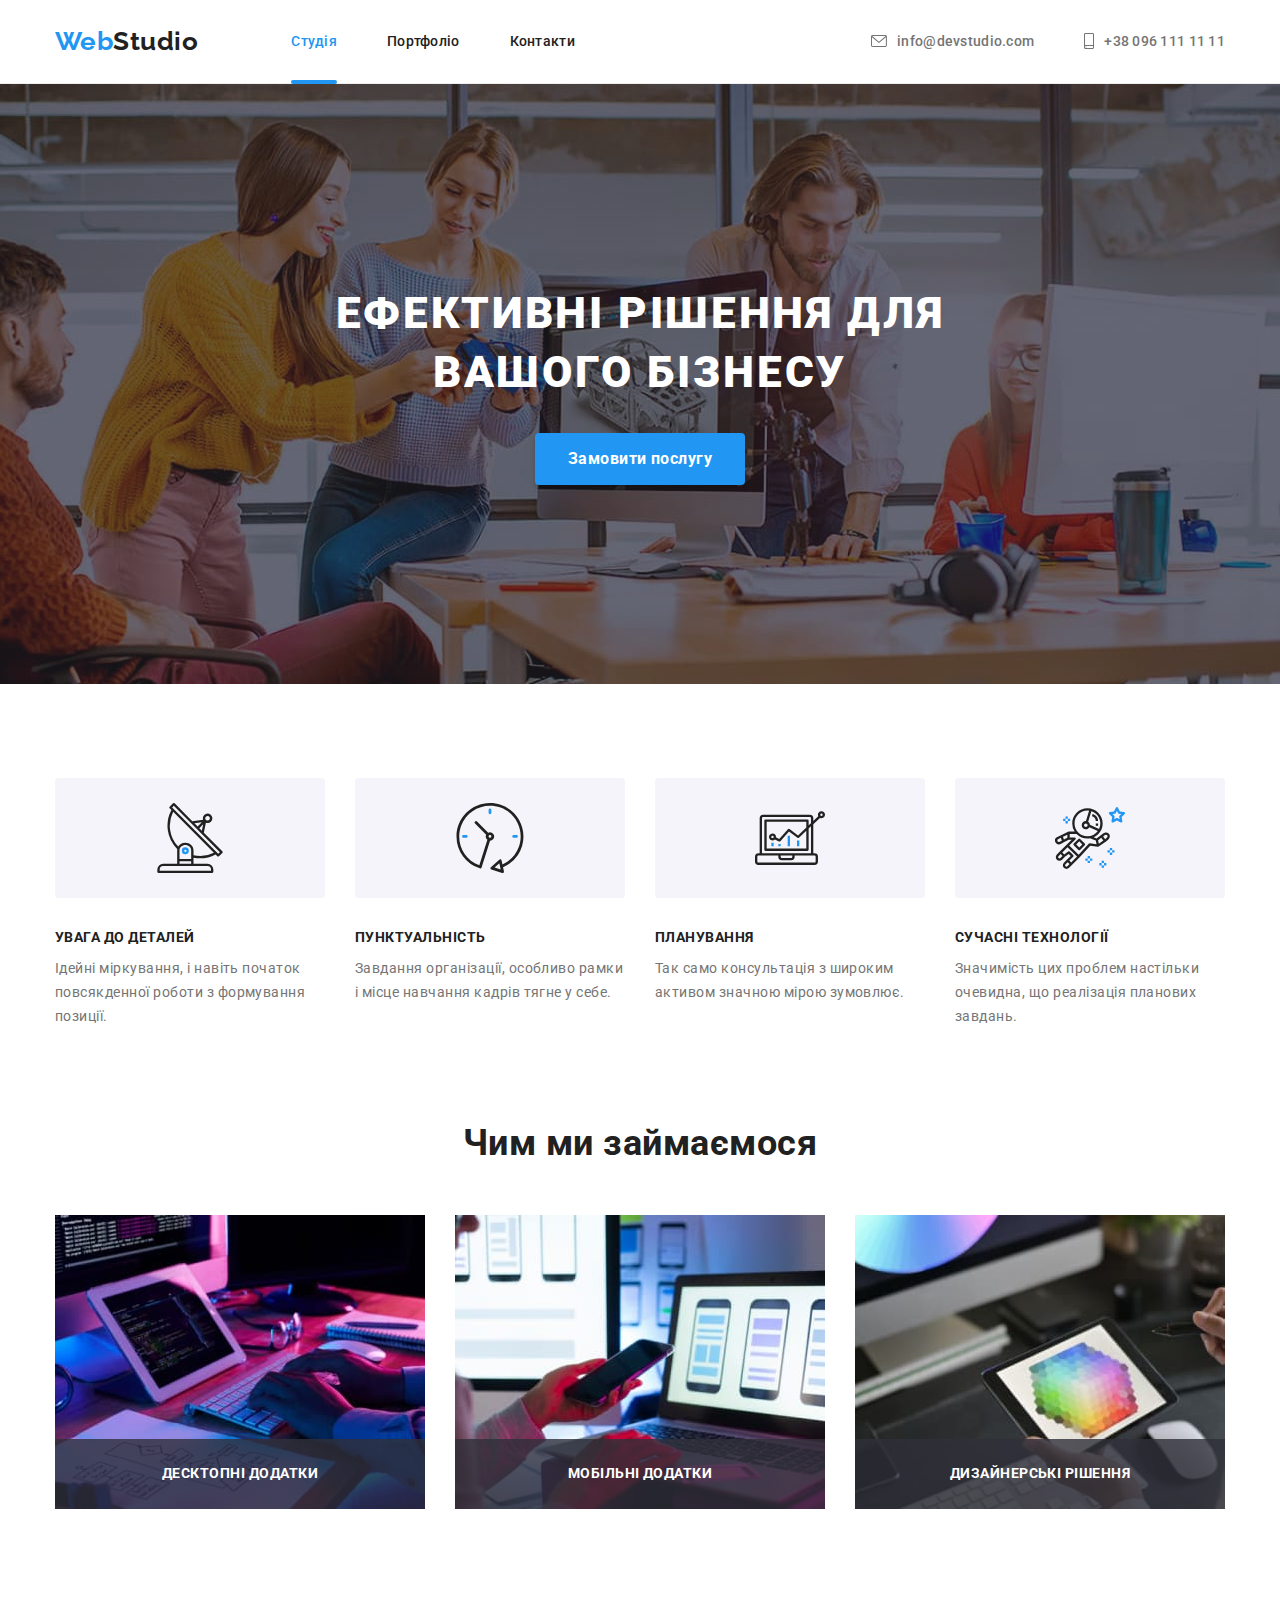
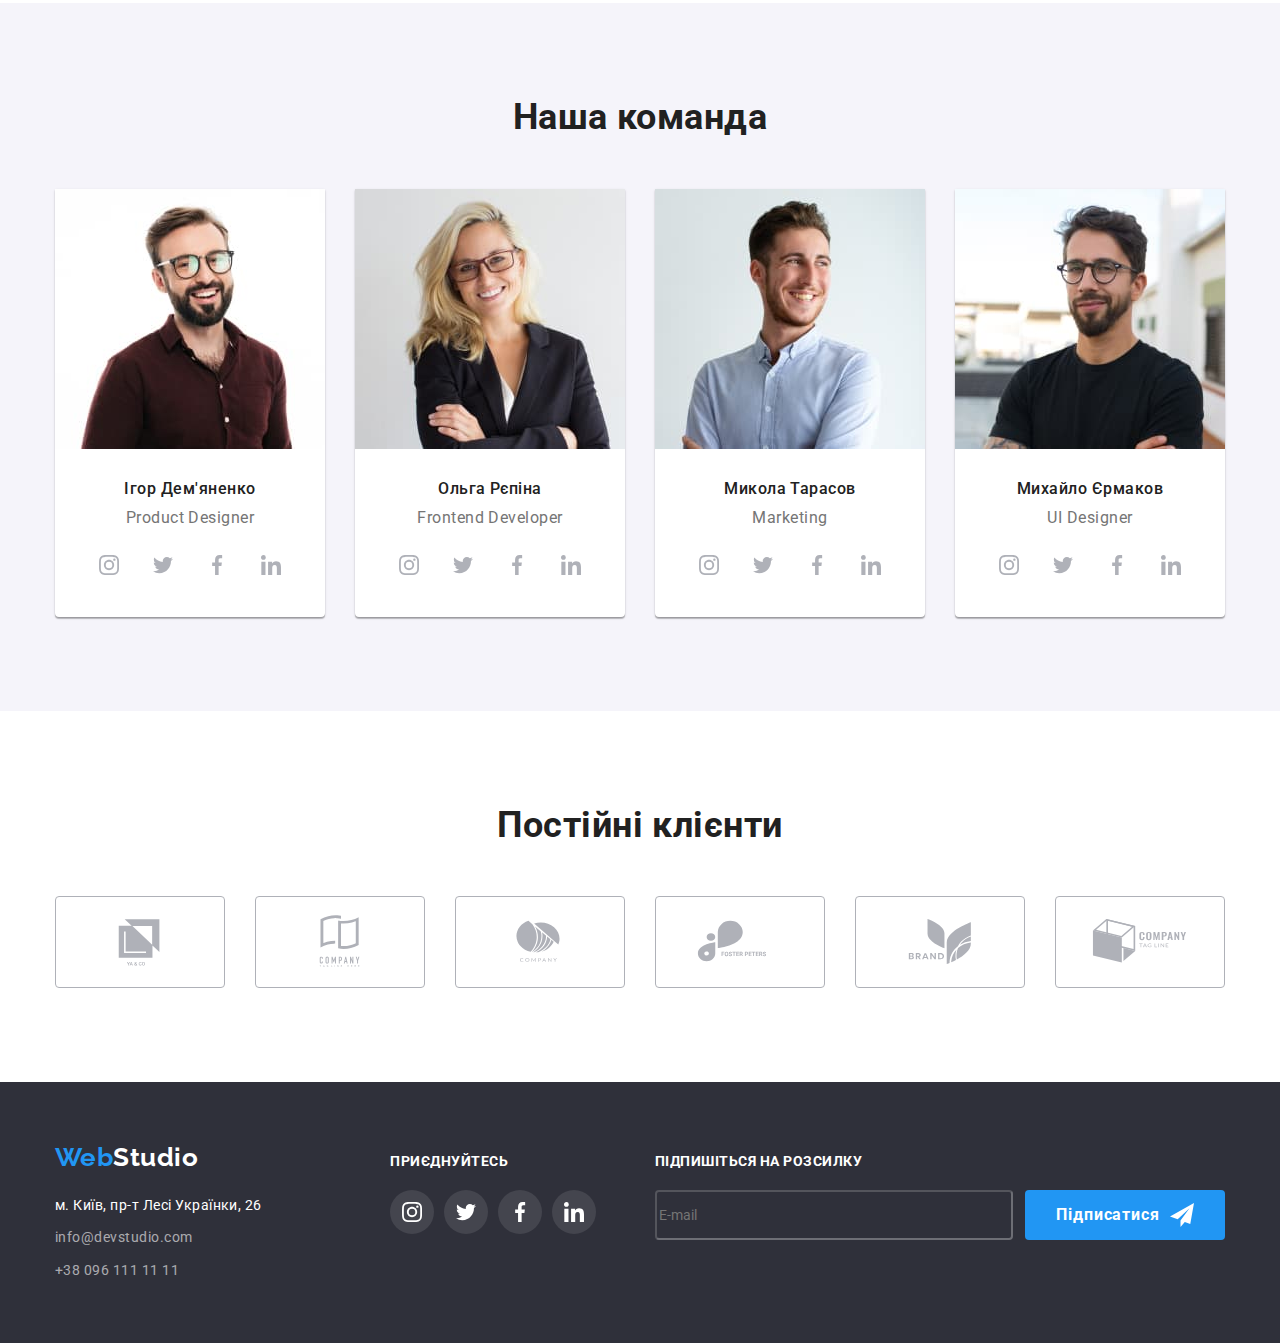
==== index.html @ eb85f7bd "footer modal" ====
<!DOCTYPE html>
<html lang="uk">
  <head>
    <meta charset="UTF-8" />
    <meta http-equiv="X-UA-Compatible" content="IE=edge" />
    <meta name="viewport" content="width=device-width, initial-scale=1.0" />
    <title>web studio</title>
    <link rel="preconnect" href="https://fonts.googleapis.com" />
    <link rel="preconnect" href="https://fonts.gstatic.com" crossorigin />
    <link
      href="https://fonts.googleapis.com/css2?family=Raleway:wght@700&family=Roboto:wght@400;500;700;900&display=swap"
      rel="stylesheet"
    />
    <link
      rel="stylesheet"
      href="https://cdnjs.cloudflare.com/ajax/libs/modern-normalize/1.1.0/modern-normalize.min.css"
    />
    <link rel="stylesheet" href="./css/styles.css" />
  </head>
  <body>
    <header class="header-page">
      <div class="container">
        <div class="flex-header">
          <nav class="site-nav">
            <a class="logo link" href="./index.html"
              ><span class="accent" lang="en">Web</span>Studio</a
            >
            <ul class="nav-list list">
              <li class="nav-item item">
                <a class="nav-link link current" href="./index.html">Студія</a>
              </li>
              <li class="nav-item item">
                <a class="nav-link link" href="./portfolio.html">Портфоліо</a>
              </li>
              <li class="nav-item item">
                <a class="nav-link link" href="#">Контакти</a>
              </li>
            </ul>
          </nav>
          <ul class="contact list">
            <li class="item">
              <a class="nav-link link" href="mailto:info@devstudio.com">
                <svg class="contact-icon" width="16px" height="12px">
                  <use href="./images/icons.svg#icon-envelope"></use>
                </svg>
                info@devstudio.com</a
              >
            </li>
            <li class="item">
              <a class="nav-link link" href="tel:+380961111111"
                ><svg class="contact-icon" width="10px" height="16px">
                  <use href="./images/icons.svg#icon-smartphone"></use>
                </svg>
                +38 096 111 11 11</a
              >
            </li>
          </ul>
        </div>
      </div>
    </header>
    <main>
      <div class="bgc-hero">
        <section class="hero-section">
          <h1 class="hero-title">Ефективні рішення для вашого бізнесу</h1>
          <button type="button" class="hero-button" data-modal-open>Замовити послугу</button>
        </section>
      </div>
      <section class="advanteg-section section">
        <div class="container">
          <h2 class="visually-hidden">Наші переваги</h2>
          <ul class="advanteg-list list">
            <li class="advanteg-item item">
              <div class="advanteg-img">
                <svg width="70px" height="70px">
                  <use href="./images/icons.svg#icon-antenna" width="70px" height="70px"></use>
                </svg>
              </div>
              <h3 class="advanteg-title">Увага до деталей</h3>
              <p class="advanteg-text">
                Ідейні міркування, і навіть початок повсякденної роботи з формування позиції.
              </p>
            </li>
            <li class="advanteg-item item">
              <div class="advanteg-img">
                <svg width="70px" height="70px">
                  <use href="./images/icons.svg#icon-clock" width="70px" height="70px"></use>
                </svg>
              </div>
              <h3 class="advanteg-title">Пунктуальність</h3>
              <p class="advanteg-text">
                Завдання організації, особливо рамки і місце навчання кадрів тягне у себе.
              </p>
            </li>
            <li class="advanteg-item item">
              <div class="advanteg-img">
                <svg width="70px" height="70px">
                  <use href="./images/icons.svg#icon-diagram" width="70px" height="70px"></use>
                </svg>
              </div>
              <h3 class="advanteg-title">Планування</h3>
              <p class="advanteg-text">
                Так само консультація з широким активом значною мірою зумовлює.
              </p>
            </li>
            <li class="advanteg-item item">
              <div class="advanteg-img">
                <svg width="70px" height="70px">
                  <use href="./images/icons.svg#icon-astronaut"></use>
                </svg>
              </div>
              <h3 class="advanteg-title">Сучасні технології</h3>
              <p class="advanteg-text">
                Значимість цих проблем настільки очевидна, що реалізація планових завдань.
              </p>
            </li>
          </ul>
        </div>
      </section>
      <section class="project-section section">
        <div class="container">
          <h2 class="project-title">Чим ми займаємося</h2>
          <ul class="project-list list">
            <li class="project-item item">
              <img
                src="./images/frontend.jpg"
                alt="розробник робить верстку"
                width="370"
                height="294"
              />
              <div class="project-direction">
                <h3 class="project-direction-title">Десктопні додатки</h3>
              </div>
            </li>
            <li class="project-item item">
              <img
                src="./images/adaptabil.jpg"
                alt="розробник робить сайт адаптивним"
                width="370"
                height="294"
              />
              <div class="project-direction">
                <h3 class="project-direction-title">Мобільні додатки</h3>
              </div>
            </li>
            <li class="project-item item">
              <img
                src="./images/design.jpg"
                alt="розробка дизайну на планшеті"
                width="370"
                height="294"
              />
              <div class="project-direction">
                <h3 class="project-direction-title">Дизайнерські рішення</h3>
              </div>
            </li>
          </ul>
        </div>
      </section>
      <section class="team-section section">
        <div class="container">
          <h2 class="team-title">Наша команда</h2>
          <ul class="team-list list">
            <li class="team-item">
              <img
                src="./images/product_designer.jpg"
                alt="фото дизайнера продукту"
                width="270"
                height="260"
              />
              <div class="team-card">
                <h3 class="subtitle">Ігор Дем'яненко</h3>
                <p class="text" lang="en">Product Designer</p>
                <ul class="social-list list">
                  <li class="social-item">
                    <a class="social-link link" href="#"
                      ><svg class="social-icon" width="20px" height="20px">
                        <use href="./images/icons.svg#icon-instagram"></use>
                      </svg>
                    </a>
                  </li>
                  <li class="social-item">
                    <a class="social-link link" href="#"
                      ><svg class="social-icon" width="20px" height="20px">
                        <use href="./images/icons.svg#icon-twitter"></use>
                      </svg>
                    </a>
                  </li>
                  <li class="social-item">
                    <a class="social-link link" href="#"
                      ><svg class="social-icon" width="20px" height="20px">
                        <use href="./images/icons.svg#icon-facebook"></use>
                      </svg>
                    </a>
                  </li>
                  <li class="social-item">
                    <a class="social-link link" href="#"
                      ><svg class="social-icon" width="20px" height="20px">
                        <use href="./images/icons.svg#icon-linkedin"></use>
                      </svg>
                    </a>
                  </li>
                </ul>
              </div>
            </li>
            <li class="team-item">
              <img src="./images/frontend_dev.jpg" alt="фото розробника" width="270" height="260" />
              <div class="team-card">
                <h3 class="subtitle">Ольга Рєпіна</h3>
                <p class="text" lang="en">Frontend Developer</p>
                <ul class="social-list list">
                  <li class="social-item">
                    <a class="social-link link" href="#"
                      ><svg class="social-icon" width="20px" height="20px">
                        <use href="./images/icons.svg#icon-instagram"></use>
                      </svg>
                    </a>
                  </li>
                  <li class="social-item">
                    <a class="social-link link" href="#"
                      ><svg class="social-icon" width="20px" height="20px">
                        <use href="./images/icons.svg#icon-twitter"></use>
                      </svg>
                    </a>
                  </li>
                  <li class="social-item">
                    <a class="social-link link" href="#"
                      ><svg class="social-icon" width="20px" height="20px">
                        <use href="./images/icons.svg#icon-facebook"></use>
                      </svg>
                    </a>
                  </li>
                  <li class="social-item">
                    <a class="social-link link" href="#"
                      ><svg class="social-icon" width="20px" height="20px">
                        <use href="./images/icons.svg#icon-linkedin"></use>
                      </svg>
                    </a>
                  </li>
                </ul>
              </div>
            </li>
            <li class="team-item">
              <img src="./images/marketing.jpg" alt="фото маркетолога" width="270" height="260" />
              <div class="team-card">
                <h3 class="subtitle">Микола Тарасов</h3>
                <p class="text" lang="en">Marketing</p>
                <ul class="social-list list">
                  <li class="social-item">
                    <a class="social-link link" href="#"
                      ><svg class="social-icon" width="20px" height="20px">
                        <use href="./images/icons.svg#icon-instagram"></use>
                      </svg>
                    </a>
                  </li>
                  <li class="social-item">
                    <a class="social-link link" href="#"
                      ><svg class="social-icon" width="20px" height="20px">
                        <use href="./images/icons.svg#icon-twitter"></use>
                      </svg>
                    </a>
                  </li>
                  <li class="social-item">
                    <a class="social-link link" href="#"
                      ><svg class="social-icon" width="20px" height="20px">
                        <use href="./images/icons.svg#icon-facebook"></use>
                      </svg>
                    </a>
                  </li>
                  <li class="social-item">
                    <a class="social-link link" href="#"
                      ><svg class="social-icon" width="20px" height="20px">
                        <use href="./images/icons.svg#icon-linkedin"></use>
                      </svg>
                    </a>
                  </li>
                </ul>
              </div>
            </li>
            <li class="team-item">
              <img src="./images/ui_designer.jpg" alt="фото дизайнера" width="270" height="260" />
              <div class="team-card">
                <h3 class="subtitle">Михайло Єрмаков</h3>
                <p class="text" lang="en">UI Designer</p>
                <ul class="social-list list">
                  <li class="social-item">
                    <a class="social-link link" href="#"
                      ><svg class="social-icon" width="20px" height="20px">
                        <use href="./images/icons.svg#icon-instagram"></use>
                      </svg>
                    </a>
                  </li>
                  <li class="social-item">
                    <a class="social-link link" href="#"
                      ><svg class="social-icon" width="20px" height="20px">
                        <use href="./images/icons.svg#icon-twitter"></use>
                      </svg>
                    </a>
                  </li>
                  <li class="social-item">
                    <a class="social-link link" href="#"
                      ><svg class="social-icon" width="20px" height="20px">
                        <use href="./images/icons.svg#icon-facebook"></use>
                      </svg>
                    </a>
                  </li>
                  <li class="social-item">
                    <a class="social-link link" href="#"
                      ><svg class="social-icon" width="20px" height="20px">
                        <use href="./images/icons.svg#icon-linkedin"></use>
                      </svg>
                    </a>
                  </li>
                </ul>
              </div>
            </li>
          </ul>
        </div>
      </section>
      <section class="clients section">
        <div class="container">
          <h2 class="clients-title">Постійні клієнти</h2>
          <ul class="clients-list list">
            <li class="clients-item item">
              <a class="clients-link link" href="#">
                <svg class="clients-icon" width="106px" height="60">
                  <use href="./images/icons.svg#icon-client1"></use>
                </svg>
              </a>
            </li>

            <li class="clients-item item">
              <a class="clients-link link" href="#"
                ><svg class="clients-icon" width="106px" height="60">
                  <use href="./images/icons.svg#icon-client2"></use>
                </svg>
              </a>
            </li>
            <li class="clients-item item">
              <a class="clients-link link" href="#"
                ><svg class="clients-icon" width="106px" height="60">
                  <use href="./images/icons.svg#icon-client3"></use>
                </svg>
              </a>
            </li>
            <li class="clients-item item">
              <a class="clients-link link" href="#"
                ><svg class="clients-icon" width="106px" height="60">
                  <use href="./images/icons.svg#icon-client4"></use>
                </svg>
              </a>
            </li>
            <li class="clients-item item">
              <a class="clients-link link" href="#"
                ><svg class="clients-icon" width="106px" height="60">
                  <use href="./images/icons.svg#icon-client5"></use>
                </svg>
              </a>
            </li>
            <li class="clients-item item">
              <a class="clients-link link" href="#"
                ><svg class="clients-icon" width="106px" height="60">
                  <use href="./images/icons.svg#icon-client6"></use>
                </svg>
              </a>
            </li>
          </ul>
        </div>
      </section>
    </main>
    <footer class="footer-page">
      <div class="container">
        <div class="footer-section">
          <div class="footer-contact">
            <a class="logo link" href="./index.html"><span class="accent">Web</span>Studio</a>
            <address>
              <ul class="adress-list">
                <li class="link-adress list">
                  <a
                    class="link"
                    href="https://goo.gl/maps/CPtrU1FHBa2aNyZL9"
                    target="_blank"
                    rel="noopener nofollow noreferrer"
                    >м. Київ, пр-т Лесі Українки, 26</a
                  >
                </li>
                <li class="link-contact list">
                  <a class="link" href="mailto:info@devstudio.com">info@devstudio.com</a>
                </li>
                <li class="link-contact list">
                  <a class="link" href="tel:+380961111111">+38 096 111 11 11</a>
                </li>
              </ul>
            </address>
          </div>
          <div class="join">
            <h2 class="join-title">приєднуйтесь</h2>
            <ul class="footer-social-list list">
              <li class="footer-social-item">
                <a class="footer-social-link link" href="#"
                  ><svg class="social-icon" width="20px" height="20px">
                    <use href="./images/icons.svg#icon-instagram"></use>
                  </svg>
                </a>
              </li>
              <li class="footer-social-item">
                <a class="footer-social-link link" href="#"
                  ><svg class="footer-social-icon" width="20px" height="20px">
                    <use href="./images/icons.svg#icon-twitter"></use>
                  </svg>
                </a>
              </li>
              <li class="footer-social-item">
                <a class="footer-social-link link" href="#"
                  ><svg class="footer-social-icon" width="20px" height="20px">
                    <use href="./images/icons.svg#icon-facebook"></use>
                  </svg>
                </a>
              </li>
              <li class="footer-social-item">
                <a class="footer-social-link link" href="#"
                  ><svg class="footer-social-icon" width="20px" height="20px">
                    <use href="./images/icons.svg#icon-linkedin"></use>
                  </svg>
                </a>
              </li>
            </ul>
          </div>
          <form class="footer-form" action="" name="subscription">
            <div class="subscription-form">
              <label for="email" class="footer-lable">Підпишіться на розсилку</label>
              <input
                type="email"
                class="footer-input"
                name="email"
                id="email"
                placeholder="E-mail"
              />
            </div>
            <button class="footer-btn" type="submit">
              Підписатися
              <svg class="icon-telegram" width="24px" height="24px">
                <use href="./images/icons.svg#icon-telegram"></use>
              </svg>
            </button>
          </form>
        </div>
      </div>
    </footer>
    <div class="backdrop is-hidden" data-modal>
      <div class="modal">
        <button class="close-modal" data-modal-close type="button">
          <svg class="icon-close" width="11px" hight="11px">
            <use href="./images/icons.svg#icon-close"></use>
          </svg>
        </button>
        <h2 class="modal-title">Залиште свої дані, ми вам передзвонимо</h2>
        <form class="contact-form" name="contact-form" autocomplete="on">
          <label class="form-lable" for="username">Ім'я</label>
          <input class="form-input" type="text" name="username" id="username" />
          <label class="form-lable" for="tel">Телефон</label>
          <input class="form-input" type="tel" name="tel" id="tel" />
          <label class="form-lable" for="form-email">Пошта</label>
          <input class="form-input" type="email" name="form-email" id="form-email" />
          <label class="form-lable" for="comments">Коментар </label>
          <textarea
            class="form-comments"
            name="comments"
            id="comments"
            placeholder="Введіть текст"
          ></textarea>
          <label class="form-lable">
            <input class="" type="checkbox" name="agreement" value="yes" />
            <svg width="16px" height="15px"><use href="./images/icons.svg#icon-check"></use></svg>
            Погоджуюся з розсилкою та приймаю <a href="#">Умови договору</a>
          </label>
          <button class="form-btn" type="submit">Відправити</button>
        </form>
      </div>
    </div>
    <script src="./js/modal.js"></script>
  </body>
</html>
---- css/styles.css ----
:root {
  --primary-text-color: #757575;
  --title-text-color: #212121;
  --adress-text-color: rgba(255, 255, 255, 0.6);
  --accent-color: #2196f3;
  --white-color: #ffffff;
  --primary-bgr-color: #ffffff;
  --dark-bgr-color: #2f303a;
  --ligth-brg-color: #f5f4fa;
  --logo-text: #000000;
  --bgc-hero: #c4c4c4;
  --icon-color: #afb1b8;
  --btn-bgc-hover: #188ce8;
  --border-color: #eeeeee;
  --bgc-thumb-portfolio: rgba(33, 150, 243, 0.9);
  --cubic-hover: cubic-bezier(0.4, 0, 0.2, 1);
  --timing-function: 250ms;
}

body {
  color: var(--primary-text-color);
  background-color: var(--primary-bgr-color);

  font-family: 'Roboto', sans-serif;
  font-weight: 400;
  letter-spacing: 0.03em;
}

h1,
h2,
h3,
h4,
h5,
h6,
p,
ul {
  margin: 0;
  padding: 0;
}

img {
  display: block;
}

.list {
  list-style: none;
}

.link {
  text-decoration: none;
  color: inherit;
}

.visually-hidden {
  position: absolute;
  white-space: nowrap;
  width: 1px;
  height: 1px;
  overflow: hidden;
  border: 0;
  padding: 0;
  clip: rect(0 0 0 0);
  clip-path: inset(50%);
  margin: -1px;
}

.container {
  width: 1200px;
  padding-left: 15px;
  padding-right: 15px;
  margin-left: auto;
  margin-right: auto;
}

.section {
  padding-top: 94px;
  padding-bottom: 94px;
}

h1,
h2,
h3,
h4,
h5,
h6 {
  color: var(--title-text-color);
}

/*Header*/

.header-page {
  border-bottom: 1px solid var(--border-color);
}

.flex-header {
  display: flex;
  align-items: center;
}

.site-nav {
  display: flex;
  align-items: center;
  flex-grow: 1;
  column-gap: 93px;
}

.logo {
  color: var(--logo-text);

  font-family: 'Raleway', sans-serif;
  font-weight: 700;
  font-size: 26px;
  line-height: 1.2;
  text-decoration: none;
}

.logo .accent {
  color: var(--accent-color);
}

.nav-list {
  display: flex;
  align-items: center;
  column-gap: 50px;
}

.nav-link {
  display: flex;
  justify-content: center;
  align-items: center;
  padding-top: 32px;
  padding-bottom: 32px;

  font-weight: 500;
  font-size: 14px;
  line-height: 1.33;
  letter-spacing: 0.02em;
  transition: color var(--timing-function) var(--cubic-hover);
}

.contact-icon {
  margin-right: 10px;
  fill: currentColor;
}

.site-nav .link {
  color: var(--title-text-color);
}

.contact {
  display: flex;
  column-gap: 50px;
}

.contact .link {
  color: var(--primary-text-color);
}

.nav-item {
  position: relative;
}

.current::after {
  position: absolute;
  bottom: -1px;
  left: 0px;

  content: '';
  width: 100%;
  height: 4px;
  border-radius: 2px;
  background-color: var(--accent-color);
  opacity: 1;
}

.site-nav .current {
  color: var(--accent-color);
}

.nav-link:hover,
.nav-link:focus {
  color: var(--accent-color);
}

/*section Hero*/

.hero-section {
  padding-top: 200px;
  padding-bottom: 210px;
  text-align: center;
}

.bgc-hero {
  max-width: 1600px;
  height: 600px;
  margin-right: auto;
  margin-left: auto;
  background-image: linear-gradient(to right, rgba(47, 48, 58, 0.4), rgba(47, 48, 58, 0.4)),
    url(../images/hero_image.jpg);
  background-repeat: no-repeat;
  background-position: center;
  background-size: cover;
}

.hero-title {
  margin-bottom: 30px;
  margin-left: auto;
  margin-right: auto;
  max-width: 696px;

  color: var(--white-color);

  font-weight: 900;
  font-size: 44px;
  line-height: 1.36;
  letter-spacing: 0.06em;
  text-transform: uppercase;
}

.hero-button {
  padding: 10px 32px;

  background: var(--accent-color);
  color: var(--white-color);
  font-family: inherit;
  font-weight: 700;
  font-size: 16px;
  line-height: 1.88;
  letter-spacing: 0.03em;
  border: 1px solid transparent;
  box-shadow: 0px 4px 4px rgba(0, 0, 0, 0.15);
  border-radius: 4px;
  cursor: pointer;
  transition: background-color var(--timing-function) var(--cubic-hover);
}

.hero-button:hover,
.hero-button:focus {
  background-color: var(--btn-bgc-hover);
}

/*Section Наші переваги*/

.advanteg-list {
  display: flex;
  justify-content: center;
  column-gap: 30px;
}

.advanteg-item {
  width: calc((100% - 90px) / 4);
}

.advanteg-img {
  display: flex;
  align-items: center;
  justify-content: center;
  margin-bottom: 30px;
  width: 270px;
  height: 120px;
  background-color: var(--ligth-brg-color);
  border-radius: 4px;
}

.advanteg-title {
  margin-bottom: 10px;

  font-weight: 700;
  font-size: 14px;
  line-height: 1.4;
  text-transform: uppercase;
}

.advanteg-text {
  font-size: 14px;
  line-height: 1.71;
}

/*Section Чим ми займаємося*/
.project-section {
  padding-top: 0;
}
.project-title,
.team-title {
  margin-bottom: 50px;

  font-weight: 700;
  font-size: 36px;
  line-height: 1.16;
  text-align: center;
}

.project-list {
  display: flex;
  justify-content: center;
  column-gap: 30px;
}

.project-item {
  position: relative;
  width: calc((100%-60px) / 3);
}

.project-direction {
  position: absolute;
  bottom: 0px;
  left: 0px;
  z-index: 1;
  width: 100%;
  padding-top: 27px;
  padding-bottom: 27px;

  background-color: rgba(47, 48, 58, 0.8);
}
.project-direction-title {
  font-weight: 700;
  font-size: 14px;
  line-height: 1.14;
  text-align: center;
  text-transform: uppercase;

  color: var(--white-color);
}
/*Section Наша команда*/

.team-section {
  background-color: var(--ligth-brg-color);
  text-align: center;
  line-height: 1.19;
}

.team-list {
  display: flex;
  justify-content: center;
  column-gap: 30px;
}

.team-item {
  width: calc((100% - 90px) / 4);

  background-color: var(--primary-bgr-color);
  box-shadow: 0px 1px 3px rgba(0, 0, 0, 0.12), 0px 1px 1px rgba(0, 0, 0, 0.14),
    0px 2px 1px rgba(0, 0, 0, 0.2);
  border-radius: 0px 0px 4px 4px;
}

.team-card {
  padding-top: 30px;
  padding-bottom: 30px;
  font-size: 16px;
}
.team-item .subtitle {
  margin-bottom: 10px;
  font-size: inherit;
  font-weight: 500;
}

.team-card .text {
  margin-bottom: 16px;
}

/*Social*/

.social-list {
  display: flex;
  justify-content: center;
  align-items: center;
  column-gap: 10px;
}

.social-link {
  display: flex;
  justify-content: center;
  align-items: center;
  width: 44px;
  height: 44px;
  border-radius: 50%;
  fill: var(--icon-color);
  transition: background-color var(--timing-function) var(--cubic-hover);
}

.social-link:hover,
.social-link:focus {
  background-color: var(--accent-color);
}

.social-icon {
  transition: fill var(--timing-function) var(--cubic-hover);
}
.social-link:hover .social-icon,
.social-link:focus .social-icon {
  fill: var(--white-color);
}

/*Постійні клієнти*/

.clients-title {
  margin-bottom: 50px;
  font-weight: 700;
  font-size: 36px;
  line-height: 1.16;
  text-align: center;
}

.clients-list {
  display: flex;
  justify-content: center;
  align-items: center;
  column-gap: 30px;
}

.clients-item {
  display: flex;
  justify-content: center;
  align-items: center;
  width: calc((100% - 150px) / 6);
  height: 92px;
}

.clients-link {
  display: flex;
  justify-content: center;
  align-items: center;
  width: 100%;
  height: 100%;
  border: 1px solid var(--icon-color);
  border-radius: 4px;
  transition: border var(--timing-function) var(--cubic-hover);
}

.clients-icon {
  display: flex;
  justify-content: center;
  align-items: center;

  fill: var(--icon-color);
  transition: fill var(--timing-function) var(--cubic-hover);
}

.clients-link:hover,
.clients-link:focus {
  border: 1px solid var(--accent-color);
}

.clients-link:hover .clients-icon,
.clients-link:focus .clients-icon {
  fill: var(--accent-color);
}

/*Страница портфоліо*/

.button-list {
  display: flex;
  justify-content: center;
  column-gap: 8px;
  margin-bottom: 50px;
}

.portfolio-button {
  display: block;
  padding: 6px 12px;

  background: var(--ligth-brg-color);
  color: var(--title-text-color);
  font-family: inherit;
  font-weight: 500;
  font-size: 16px;
  line-height: 1.62;
  text-align: center;
  letter-spacing: 0.03em;
  border: none;
  border-radius: 4px;
  cursor: pointer;

  transition: background-color var(--timing-function) var(--cubic-hover),
    color var(--timing-function) var(--cubic-hover),
    box-shadow var(--timing-function) var(--cubic-hover);
}

.portfolio-button:hover,
.portfolio-button:focus {
  background-color: var(--accent-color);
  color: var(--white-color);
  box-shadow: 0px 3px 1px rgba(0, 0, 0, 0.1), 0px 1px 2px rgba(0, 0, 0, 0.08),
    0px 2px 2px rgba(0, 0, 0, 0.12);
}

.portfolio-card {
  display: flex;
  flex-wrap: wrap;
  gap: 30px;
}

.portfolio-list {
  width: calc((100% - 60px) / 3);
}

.portfolio-backdrop {
  position: relative;
  overflow: hidden;
}

.portfolio-thumb {
  position: absolute;
  top: 0;
  left: 0;
  padding: 63px 24px;
  width: 100%;
  height: 100%;
  background-color: var(--bgc-thumb-portfolio);
  transform: translateY(100%);
  transition: transform var(--timing-function) var(--cubic-hover);
}

.portfolio-list:hover .portfolio-thumb {
  opacity: 1;
  transform: translateY(0);
}

.portfolio-text-thumb {
  font-size: 18px;
  line-height: 1.56;
  letter-spacing: 0.03em;
  color: var(--white-color);
}

.card-text {
  padding: 20px 24px;
  border: 1px solid var(--border-color);
}
.portfolio-title {
  margin-bottom: 4px;

  font-weight: 700;
  font-size: 18px;
  line-height: 2;
  letter-spacing: 0.06em;
}

.portfolio-text {
  font-size: 16px;
  line-height: 1.89;
}

/*footer*/

.footer-contact {
  margin-right: 70px;
}
.footer-page {
  background-color: var(--dark-bgr-color);
  padding-top: 60px;
  padding-bottom: 60px;
}

.footer-page .logo {
  display: block;
  margin-bottom: 20px;

  color: var(--white-color);
}
.link-adress {
  margin-bottom: 9px;
}

.link-adress > .link {
  color: var(--white-color);
  transition: color var(--timing-function) var(--cubic-hover);
}

.link-contact:not(:last-child) {
  margin-bottom: 9px;
}

.link-contact > .link {
  color: var(--adress-text-color);
  transition: color var(--timing-function) var(--cubic-hover);
}

.footer-page,
.link-adress,
.link-contact {
  font-style: normal;
  font-size: 14px;
  line-height: 1.71;
}

.link-adress > .link:hover,
.link-adress > .link:focus,
.link-contact > .link:hover,
.link-contact > .link:focus {
  color: var(--accent-color);
}

.footer-section {
  display: flex;
  justify-content: space-between;
  align-items: baseline;
}

.join-title {
  margin-bottom: 20px;
  color: var(--white-color);
  font-weight: 700;
  font-size: 14px;
  line-height: 1.14;
  text-transform: uppercase;
}

.footer-social-list {
  display: flex;
  justify-content: center;
  align-items: center;
  column-gap: 10px;
}

.footer-social-link {
  display: flex;
  justify-content: center;
  align-items: center;
  width: 44px;
  height: 44px;
  border-radius: 50%;
  fill: var(--white-color);
  background: rgba(255, 255, 255, 0.1);
  transition: background-color var(--timing-function) var(--cubic-hover);
}

.footer-social-link:hover,
.footer-social-link:focus {
  background-color: var(--accent-color);
}

.footer-form {
  display: flex;
  align-items: flex-end;
}

.subscription-form {
  display: flex;
  flex-direction: column;
  margin-right: 12px;
}

.footer-lable {
  padding-bottom: 20px;
  font-weight: 700;
  font-size: 14px;
  line-height: 1.14;
  color: var(--white-color);
  text-transform: uppercase;
}

.footer-input {
  width: 358px;
  height: 50px;
  background-color: var(--dark-bgr-color);
  border-radius: 4px;
  border-color: rgba(255, 255, 255, 0.3);
}

.footer-btn {
  display: flex;
  justify-content: center;
  align-items: center;
  width: 200px;
  height: 50px;
  border-radius: 4px;
  border: none;
  background-color: var(--accent-color);
  font-weight: 700;
  font-size: 16px;
  line-height: 1.6;
  letter-spacing: 0.06em;
  color: var(--white-color);
  cursor: pointer;
}

.icon-telegram {
  margin-left: 10px;
  fill: currentColor;
}

.footer-btn:hover,
.footer-btn:focus {
  background-color: var(--btn-bgc-hover);
}

/*Modal*/

.backdrop {
  position: fixed;
  top: 0;
  left: 0;

  width: 100%;
  height: 100%;

  background-color: rgba(0, 0, 0, 0.2);
  z-index: 2;
  opacity: 1;
  visibility: visible;
  transform: scale(1, 1) rotate(360deg);
  transition: opacity var(--timing-function) var(--cubic-hover),
    transform var(--timing-function) var(--cubic-hover),
    visibility var(--timing-function) var(--cubic-hover),
    rotate var(--timing-function) var(--cubic-hover);
}

/* Modal */
.backdrop.is-hidden {
  opacity: 0;
  transform: scale(0.5, 0.5);
  visibility: hidden;
  pointer-events: none;
}

.modal {
  position: absolute;
  top: 50%;
  left: 50%;
  transform: translate(-50%, -50%);

  width: 528px;
  height: 581px;
  padding: 40px;

  background-color: var(--primary-bgr-color);
  box-shadow: 0px 1px 3px rgba(0, 0, 0, 0.12), 0px 1px 1px rgba(0, 0, 0, 0.14),
    0px 2px 1px rgba(0, 0, 0, 0.2);
  border-radius: 4px;
}

.close-modal {
  position: absolute;
  top: 8px;
  right: 8px;

  width: 30px;
  height: 30px;
  border-radius: 50%;
  border: 1px solid rgba(0, 0, 0, 0.1);
  background-color: var(--primary-bgr-color);
  cursor: pointer;
}

.icon-close {
  position: absolute;
  top: 50%;
  left: 50%;
  transform: translate(-50%, -50%);
}

.close-modal:hover .icon-close,
.close-modal:focus .icon-close {
  fill: var(--accent-color);
}

.modal-title {
  margin-bottom: 12px;
  font-weight: 700;
  font-size: 20px;
  line-height: 1.15;
  text-align: center;
}
.contact-form {
}

.form-lable {
  display: block;
  margin-bottom: 4px;

  font-size: 12px;
  line-height: 1.17;
  letter-spacing: 0.01em;

  color: var(--primary-text-color);
}

.form-input {
  margin-bottom: 10px;
  width: 100%;
  height: 40px;
  border-color: rgba(33, 33, 33, 0.2);
  border-radius: 4px;
}

.form-comments {
  margin-bottom: 20px;
  padding: 12px 16px;
  width: 100%;
  height: 120px;
  resize: none;
  font-size: 12px;
  line-height: 1.17;
  letter-spacing: 0.01em;
  color: rgba(117, 117, 117, 0.5);
  border-color: rgba(33, 33, 33, 0.2);
  border-radius: 4px;
}

.form-btn {
  width: 200px;
  height: 50px;
  background-color: var(--accent-color);

  font-weight: 700;
  font-size: 16px;
  line-height: 1.88;
  letter-spacing: 0.06em;
  text-align: center;
  color: var(--white-color);

  border-color: transparent;
  border-radius: 4px;
  box-shadow: 0px 4px rgba(0, 0, 0, 0.15);
  cursor: pointer;
}

.form-btn:hover,
.form-btn:focus {
  background-color: var(--btn-bgc-hover);
}
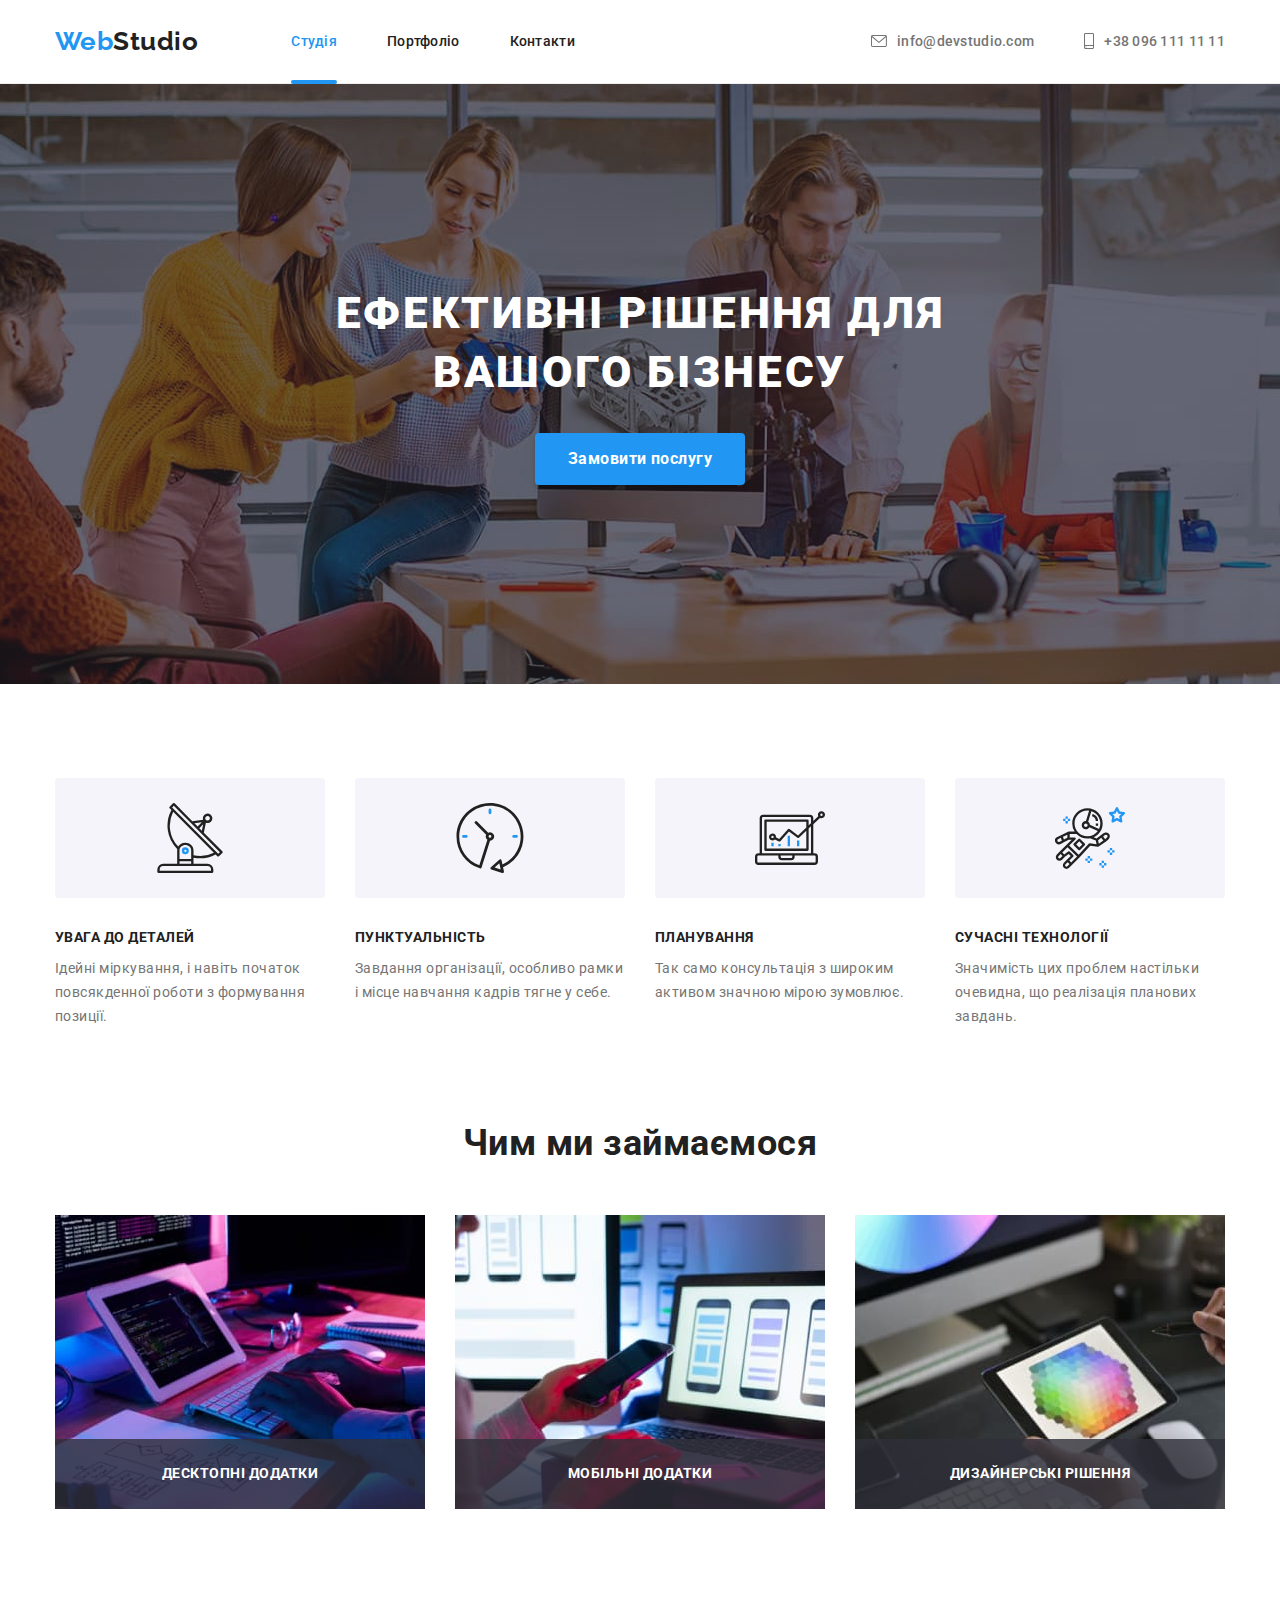
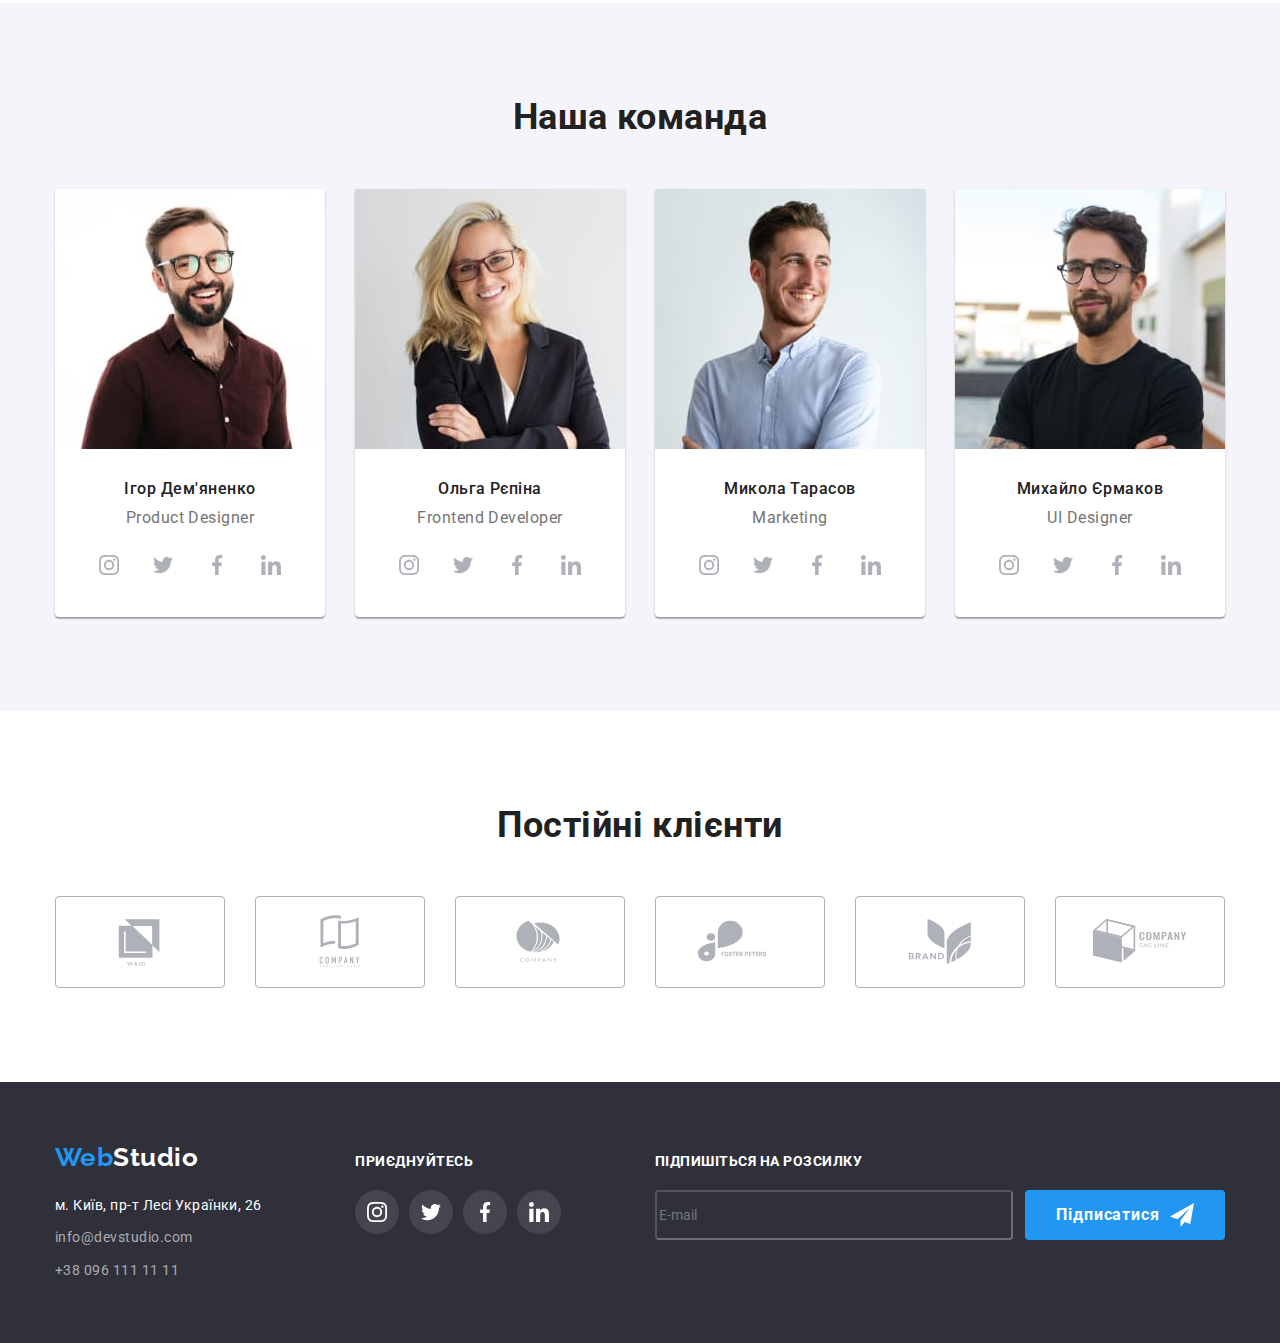
==== commit 818d3528: "form modal" ====
--- a/index.html
+++ b/index.html
@@ -456,11 +456,26 @@
         <h2 class="modal-title">Залиште свої дані, ми вам передзвонимо</h2>
         <form class="contact-form" name="contact-form" autocomplete="on">
           <label class="form-lable" for="username">Ім'я</label>
-          <input class="form-input" type="text" name="username" id="username" />
+          <div class="form-control">
+            <input class="form-input" type="text" name="username" id="username" />
+            <svg class="form-icon" width="18px" height="18px">
+              <use href="./images/icons.svg#icon-person"></use>
+            </svg>
+          </div>
           <label class="form-lable" for="tel">Телефон</label>
-          <input class="form-input" type="tel" name="tel" id="tel" />
+          <div class="form-control">
+            <input class="form-input" type="tel" name="tel" id="tel" />
+            <svg class="form-icon" width="18px" height="18px">
+              <use href="./images/icons.svg#icon-phone_modal"></use>
+            </svg>
+          </div>
           <label class="form-lable" for="form-email">Пошта</label>
-          <input class="form-input" type="email" name="form-email" id="form-email" />
+          <div class="form-control">
+            <input class="form-input" type="email" name="form-email" id="form-email" />
+            <svg class="form-icon" width="18px" height="18px">
+              <use href="./images/icons.svg#icon-email_modal"></use>
+            </svg>
+          </div>
           <label class="form-lable" for="comments">Коментар </label>
           <textarea
             class="form-comments"
@@ -468,10 +483,17 @@
             id="comments"
             placeholder="Введіть текст"
           ></textarea>
-          <label class="form-lable">
-            <input class="" type="checkbox" name="agreement" value="yes" />
-            <svg width="16px" height="15px"><use href="./images/icons.svg#icon-check"></use></svg>
-            Погоджуюся з розсилкою та приймаю <a href="#">Умови договору</a>
+
+          <label class="form-lable-check" for="checkbox"
+            ><input
+              class="form-checkbox visually-hidden"
+              id="checkbox"
+              type="checkbox"
+              name="agreement"
+              value="yes"
+            />
+            <span class="icon-check"></span> Погоджуюся з розсилкою та приймаю
+            <a href="#">Умови договору</a>
           </label>
           <button class="form-btn" type="submit">Відправити</button>
         </form>
--- a/css/styles.css
+++ b/css/styles.css
@@ -15,6 +15,7 @@
   --bgc-thumb-portfolio: rgba(33, 150, 243, 0.9);
   --cubic-hover: cubic-bezier(0.4, 0, 0.2, 1);
   --timing-function: 250ms;
+  --input-border-color: rgba(33, 33, 33, 0.2);
 }
 
 body {
@@ -305,13 +306,13 @@
   position: absolute;
   bottom: 0px;
   left: 0px;
-  z-index: 1;
   width: 100%;
   padding-top: 27px;
   padding-bottom: 27px;
 
   background-color: rgba(47, 48, 58, 0.8);
 }
+
 .project-direction-title {
   font-weight: 700;
   font-size: 14px;
@@ -544,9 +545,6 @@
 
 /*footer*/
 
-.footer-contact {
-  margin-right: 70px;
-}
 .footer-page {
   background-color: var(--dark-bgr-color);
   padding-top: 60px;
@@ -674,6 +672,7 @@
   letter-spacing: 0.06em;
   color: var(--white-color);
   cursor: pointer;
+  transition: background-color var(--timing-function) var(--cubic-hover);
 }
 
 .icon-telegram {
@@ -749,6 +748,7 @@
   top: 50%;
   left: 50%;
   transform: translate(-50%, -50%);
+  transition: fill var(--timing-function) var(--cubic-hover);
 }
 
 .close-modal:hover .icon-close,
@@ -777,12 +777,27 @@
   color: var(--primary-text-color);
 }
 
+.form-control {
+  position: relative;
+  margin-bottom: 10px;
+}
+
 .form-input {
-  margin-bottom: 10px;
+  padding: 12px 12px 12px 42px;
   width: 100%;
   height: 40px;
-  border-color: rgba(33, 33, 33, 0.2);
-  border-radius: 4px;
+  border: 1px solid var(--input-border-color);
+  border-radius: 4px;
+  outline: none;
+  transition: border-color var(--timing-function) var(--cubic-hover);
+}
+
+.form-icon {
+  position: absolute;
+  top: 50%;
+  left: 12px;
+  transform: translateY(-50%);
+  transition: fill var(--timing-function) var(--cubic-hover);
 }
 
 .form-comments {
@@ -795,11 +810,36 @@
   line-height: 1.17;
   letter-spacing: 0.01em;
   color: rgba(117, 117, 117, 0.5);
-  border-color: rgba(33, 33, 33, 0.2);
-  border-radius: 4px;
+  border: 1px solid var(--input-border-color);
+  border-radius: 4px;
+  outline: none;
+  transition: border-color var(--timing-function) var(--cubic-hover);
+}
+
+.form-input:hover,
+.form-input:focus,
+.form-comments:hover,
+.form-comments:focus {
+  border-color: var(--accent-color);
+}
+
+.form-input:hover + .form-icon,
+.form-input:focus + .form-icon {
+  fill: var(--accent-color);
+}
+
+.form-lable-check {
+  font-size: 14px;
+  line-height: 1.71;
 }
 
 .form-btn {
+  display: flex;
+  justify-content: center;
+  align-items: center;
+  margin-top: 30px;
+  margin-left: auto;
+  margin-right: auto;
   width: 200px;
   height: 50px;
   background-color: var(--accent-color);
@@ -815,9 +855,35 @@
   border-radius: 4px;
   box-shadow: 0px 4px rgba(0, 0, 0, 0.15);
   cursor: pointer;
+  transition: background-color var(--timing-function) var(--cubic-hover);
 }
 
 .form-btn:hover,
 .form-btn:focus {
   background-color: var(--btn-bgc-hover);
 }
+
+.form-lable-check {
+  display: flex;
+  justify-content: center;
+  align-items: center;
+  column-gap: 9px;
+}
+
+.icon-check {
+  display: inline-block;
+  width: 16px;
+  height: 15px;
+  border: 2px solid var(--title-text-color);
+  border-radius: 2px;
+  transition: border-color var(--timing-function) var(--cubic-hover),
+    background-color var(--timing-function) var(--cubic-hover);
+}
+
+.form-checkbox:checked + .icon-check {
+  border-color: var(--accent-color);
+  background-color: var(--accent-color);
+  background-image: url(../images/icon_check.svg);
+  background-size: contain;
+  background-origin: border-box;
+}
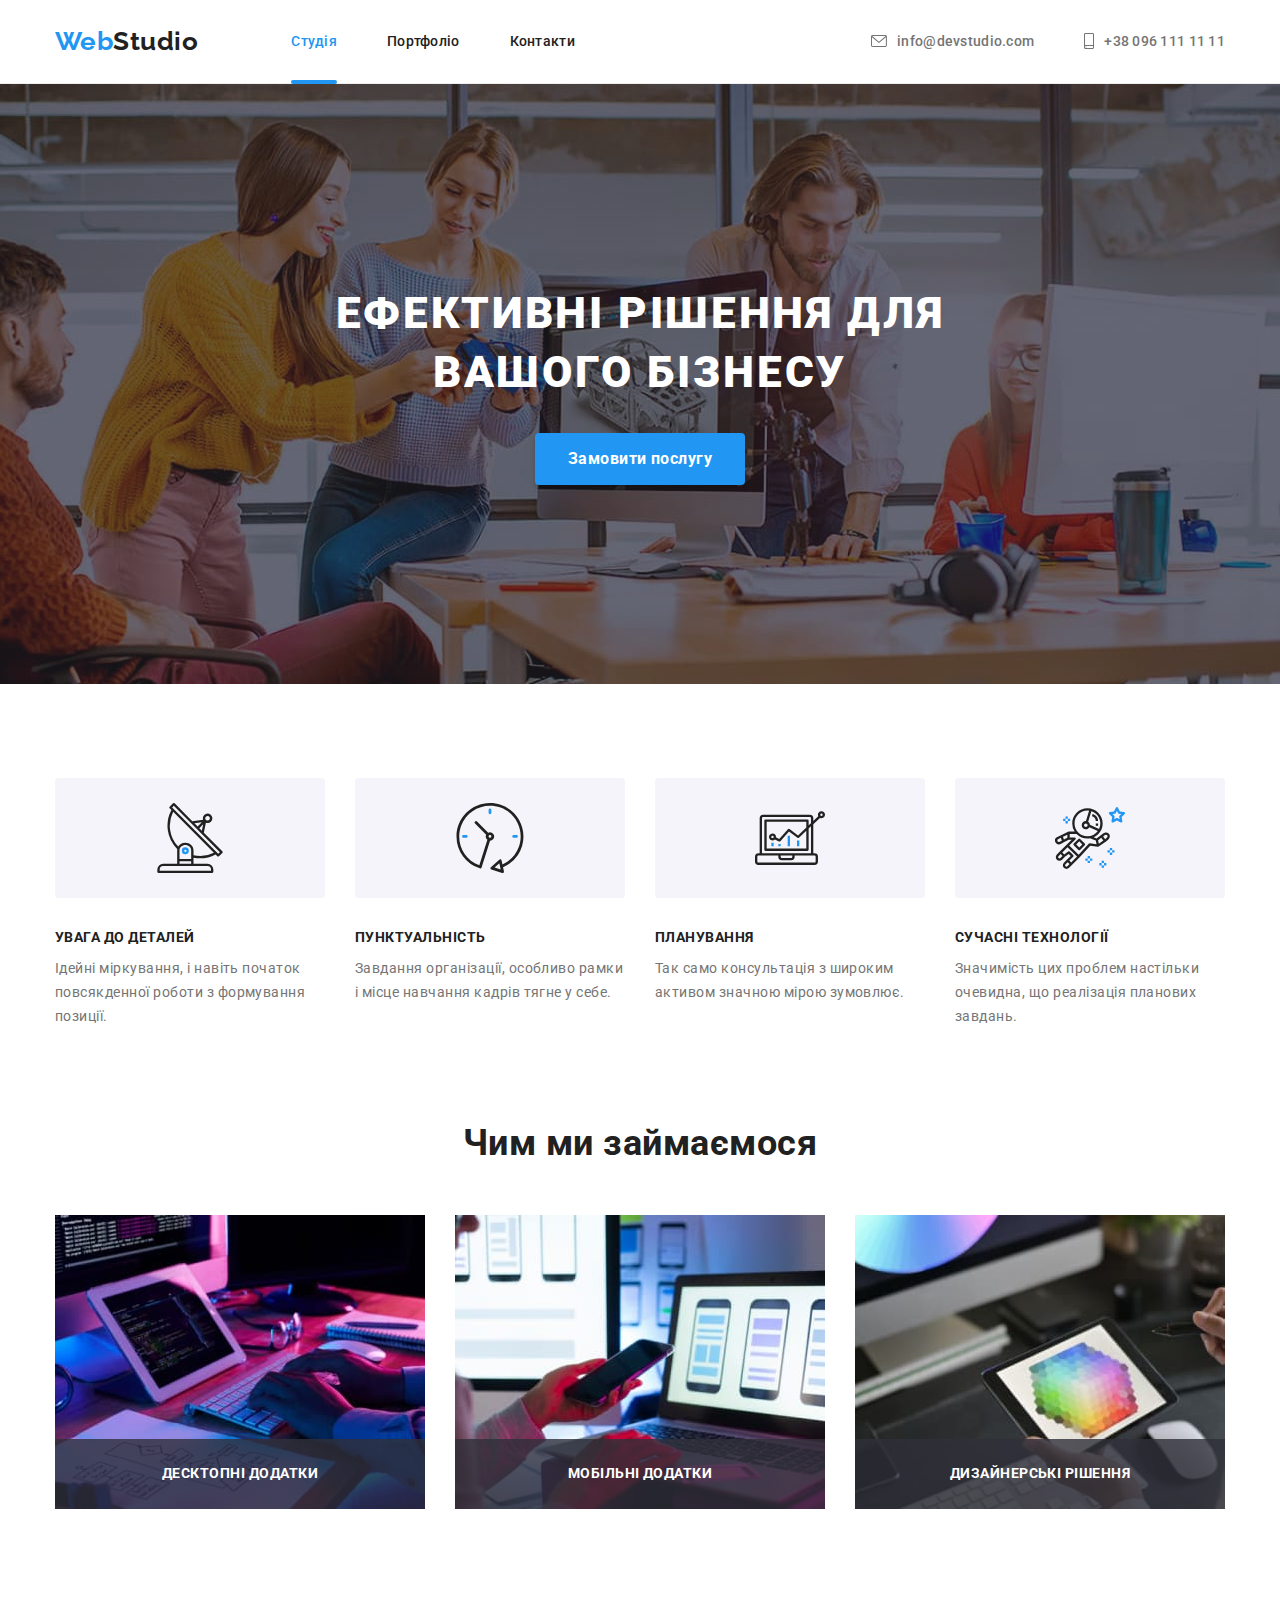
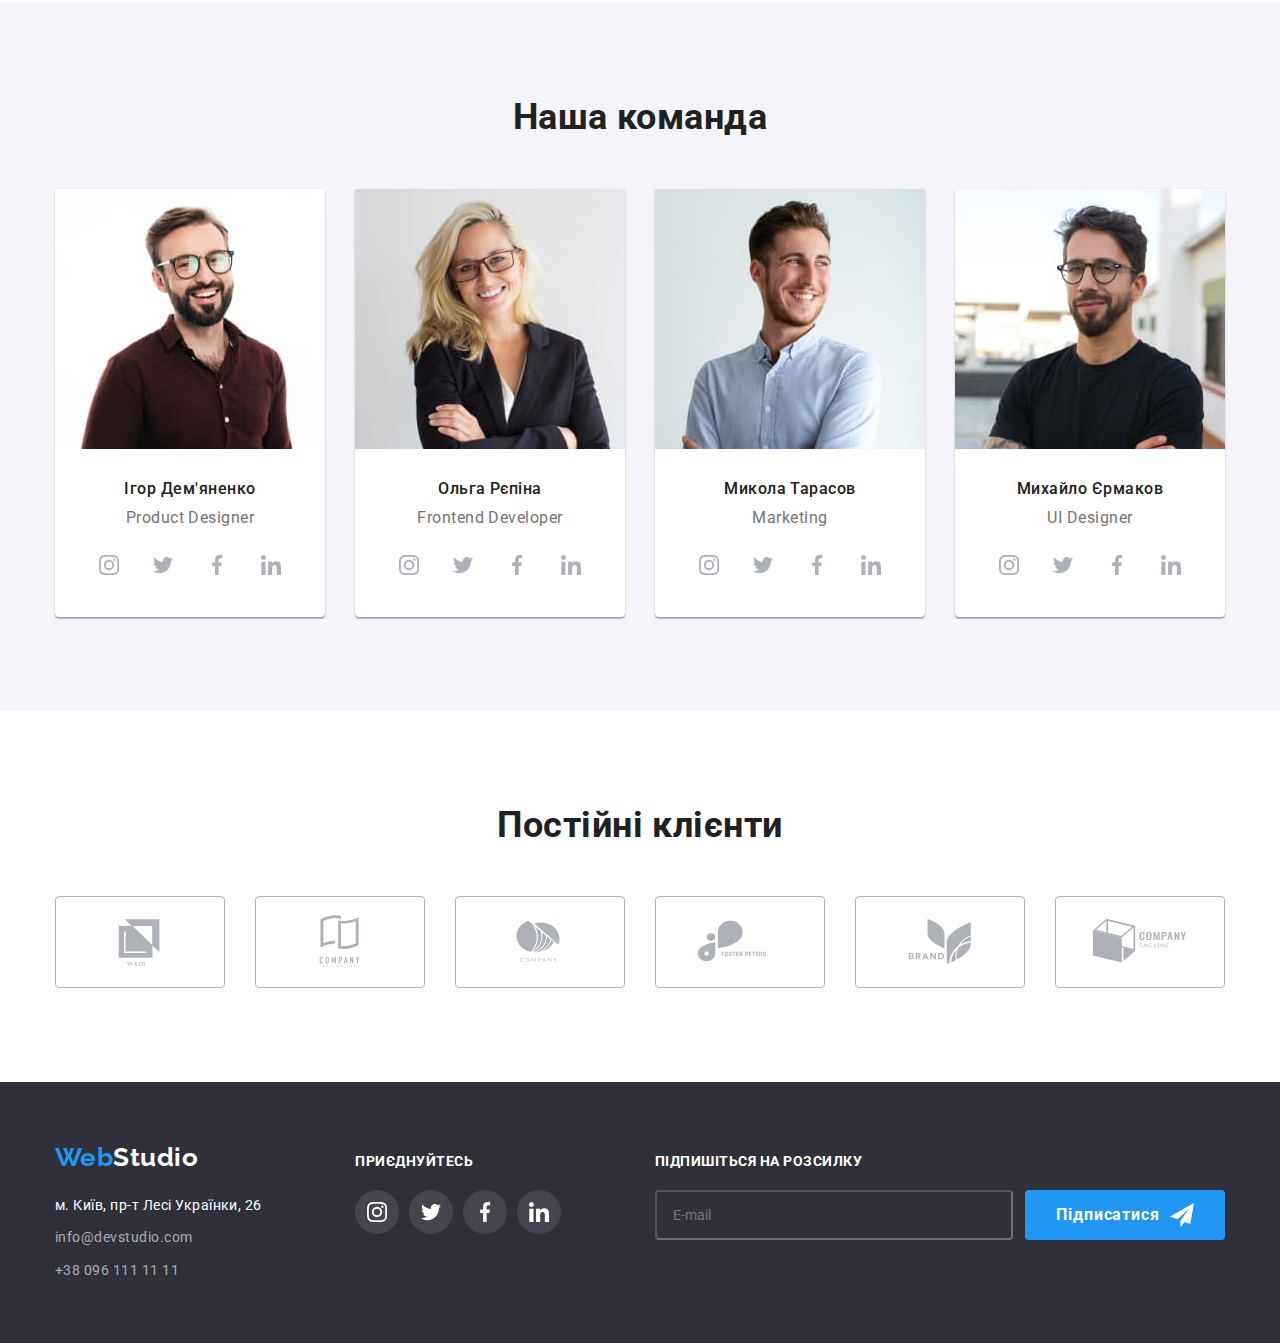
==== commit 91ea5d3d: "HW6" ====
--- a/index.html
+++ b/index.html
@@ -425,7 +425,7 @@
               </li>
             </ul>
           </div>
-          <form class="footer-form" action="" name="subscription">
+          <form class="footer-form" name="subscription">
             <div class="subscription-form">
               <label for="email" class="footer-lable">Підпишіться на розсилку</label>
               <input
--- a/css/styles.css
+++ b/css/styles.css
@@ -650,6 +650,7 @@
 }
 
 .footer-input {
+  padding-left: 16px;
   width: 358px;
   height: 50px;
   background-color: var(--dark-bgr-color);
@@ -789,6 +790,7 @@
   border: 1px solid var(--input-border-color);
   border-radius: 4px;
   outline: none;
+  cursor: pointer;
   transition: border-color var(--timing-function) var(--cubic-hover);
 }
 
@@ -813,6 +815,7 @@
   border: 1px solid var(--input-border-color);
   border-radius: 4px;
   outline: none;
+  cursor: pointer;
   transition: border-color var(--timing-function) var(--cubic-hover);
 }
 
